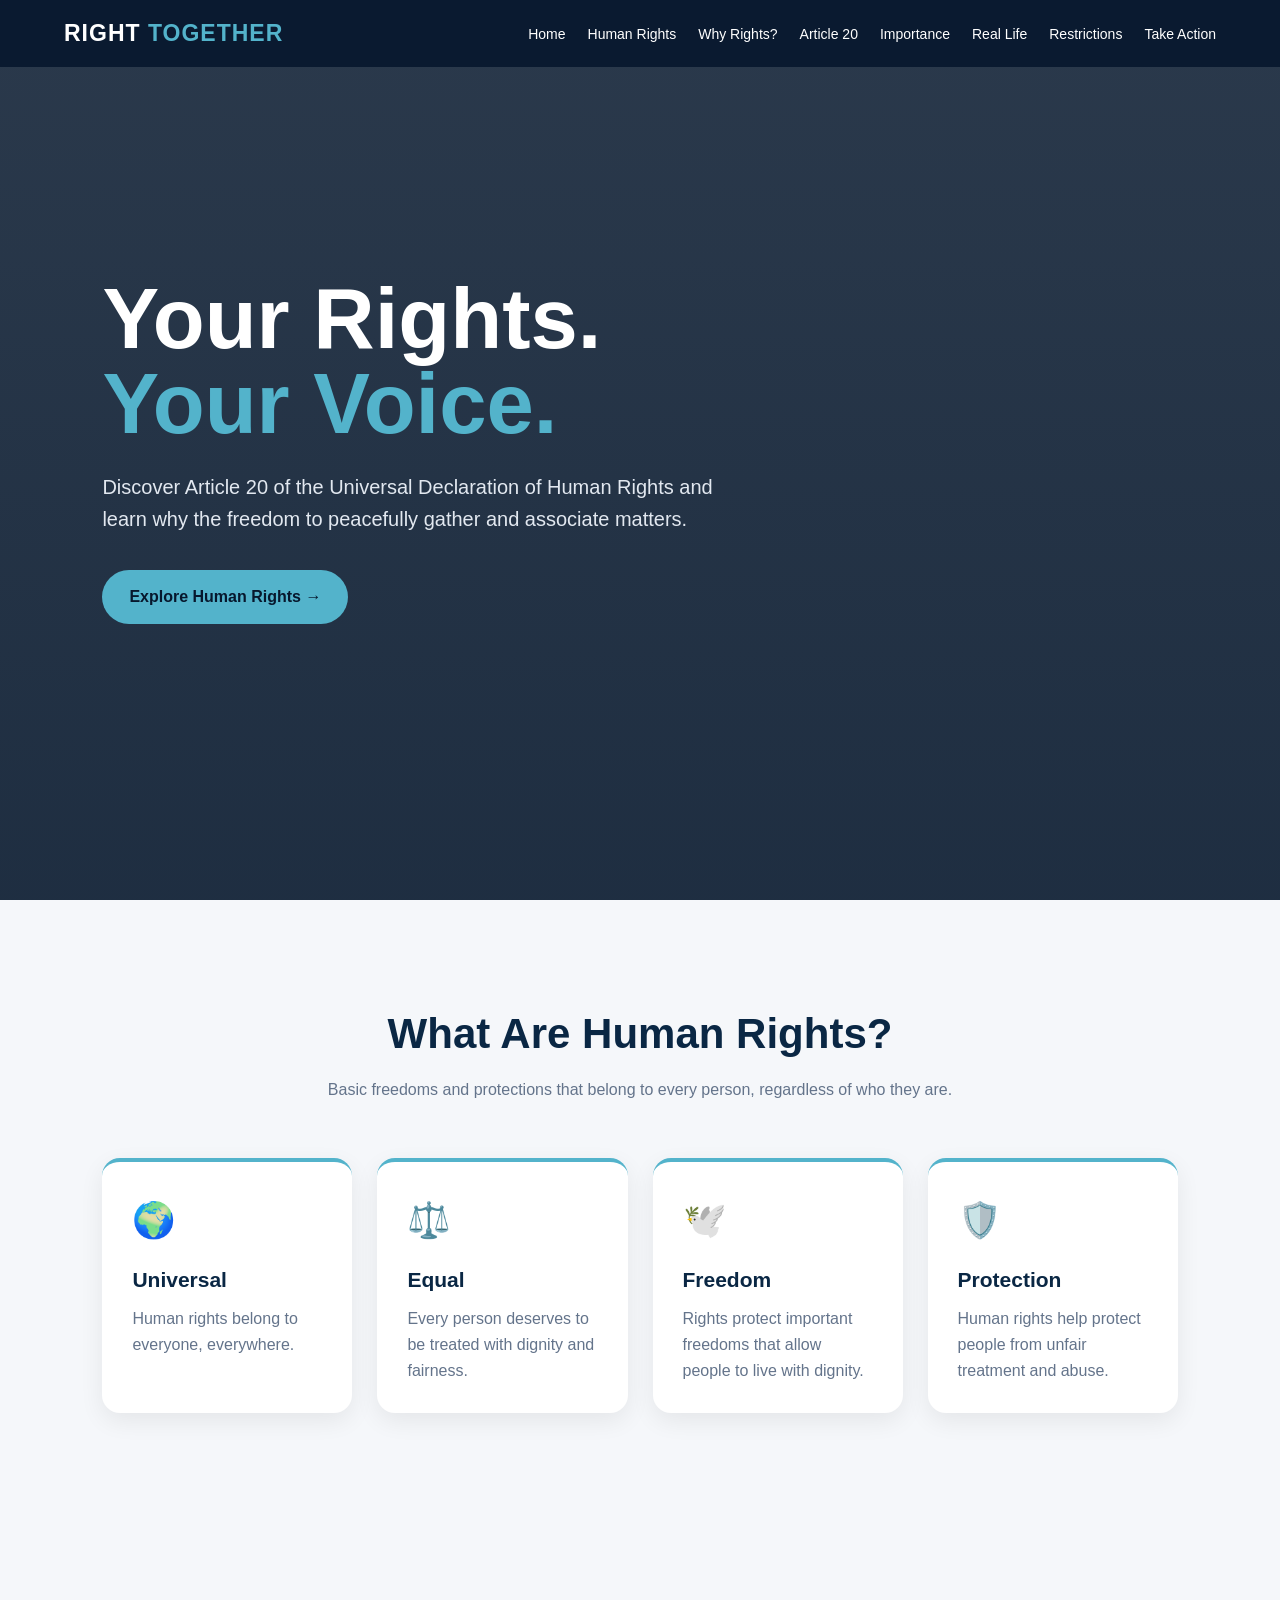
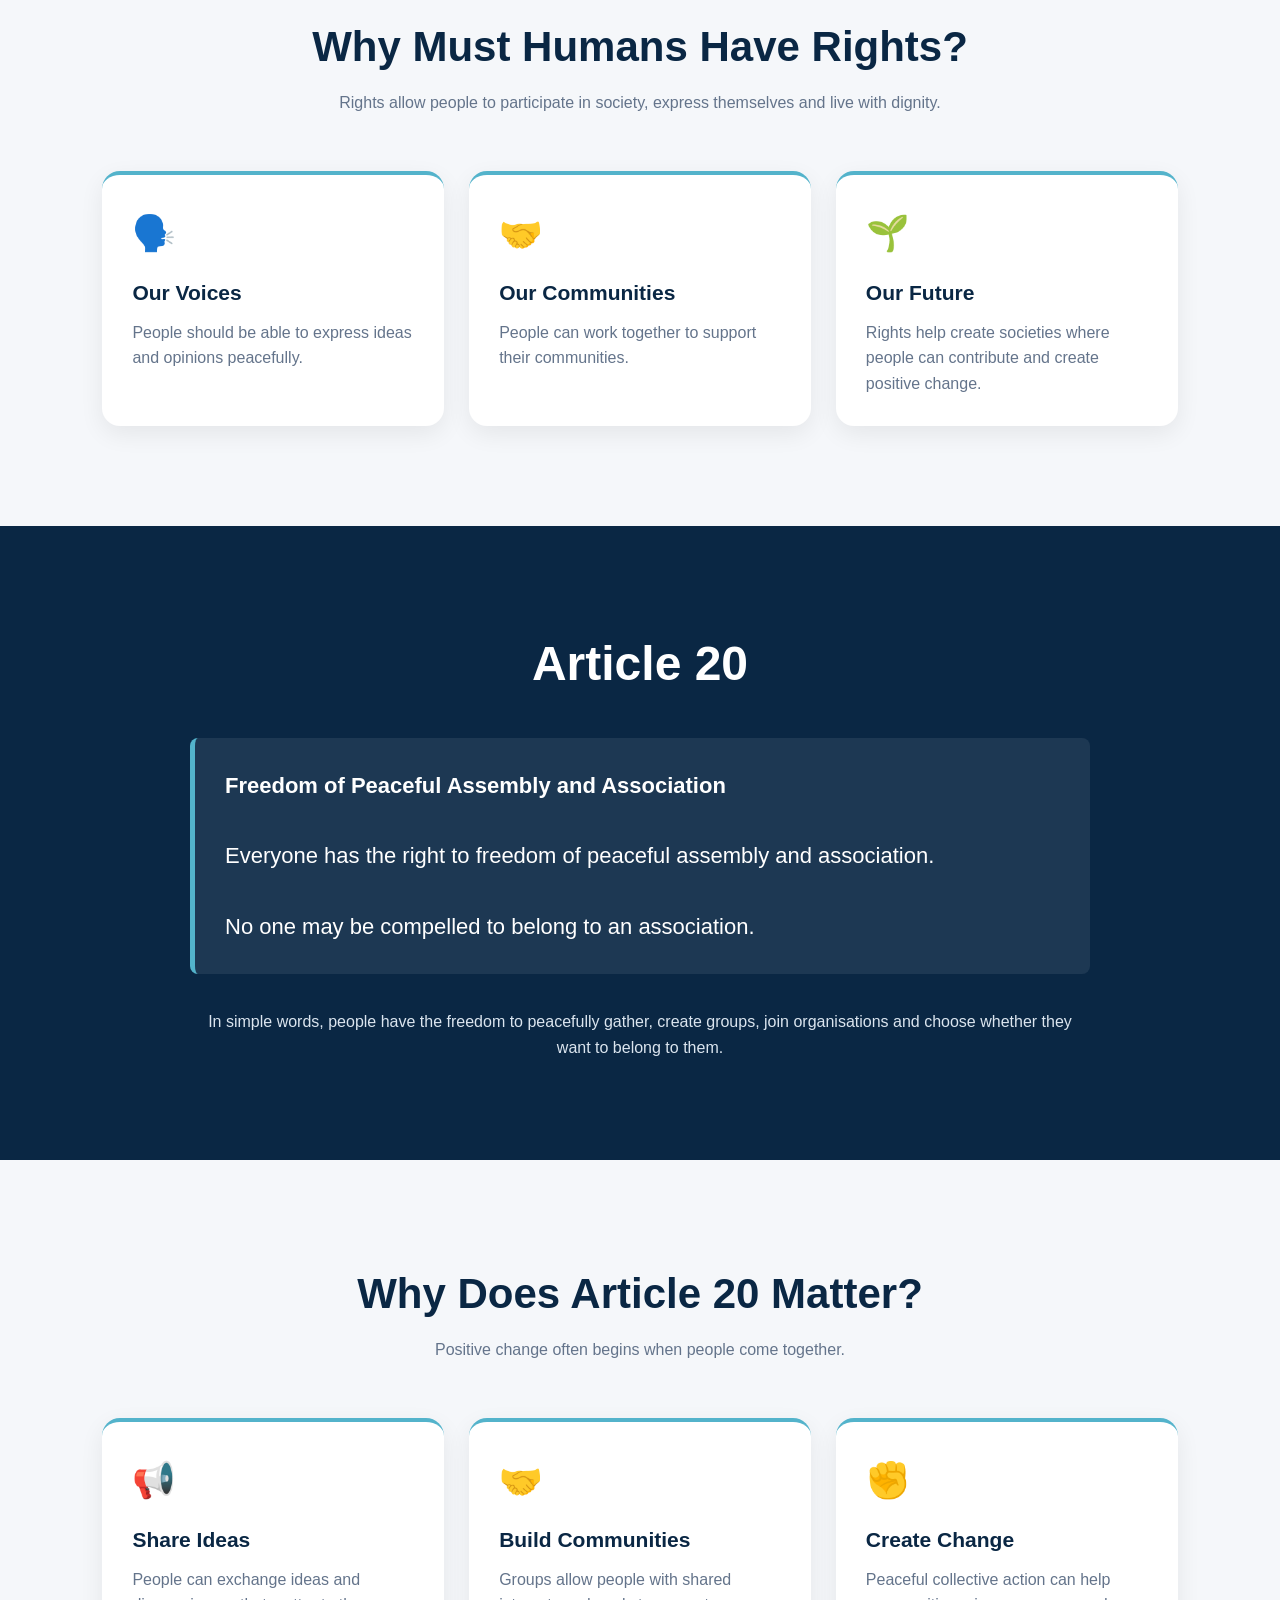
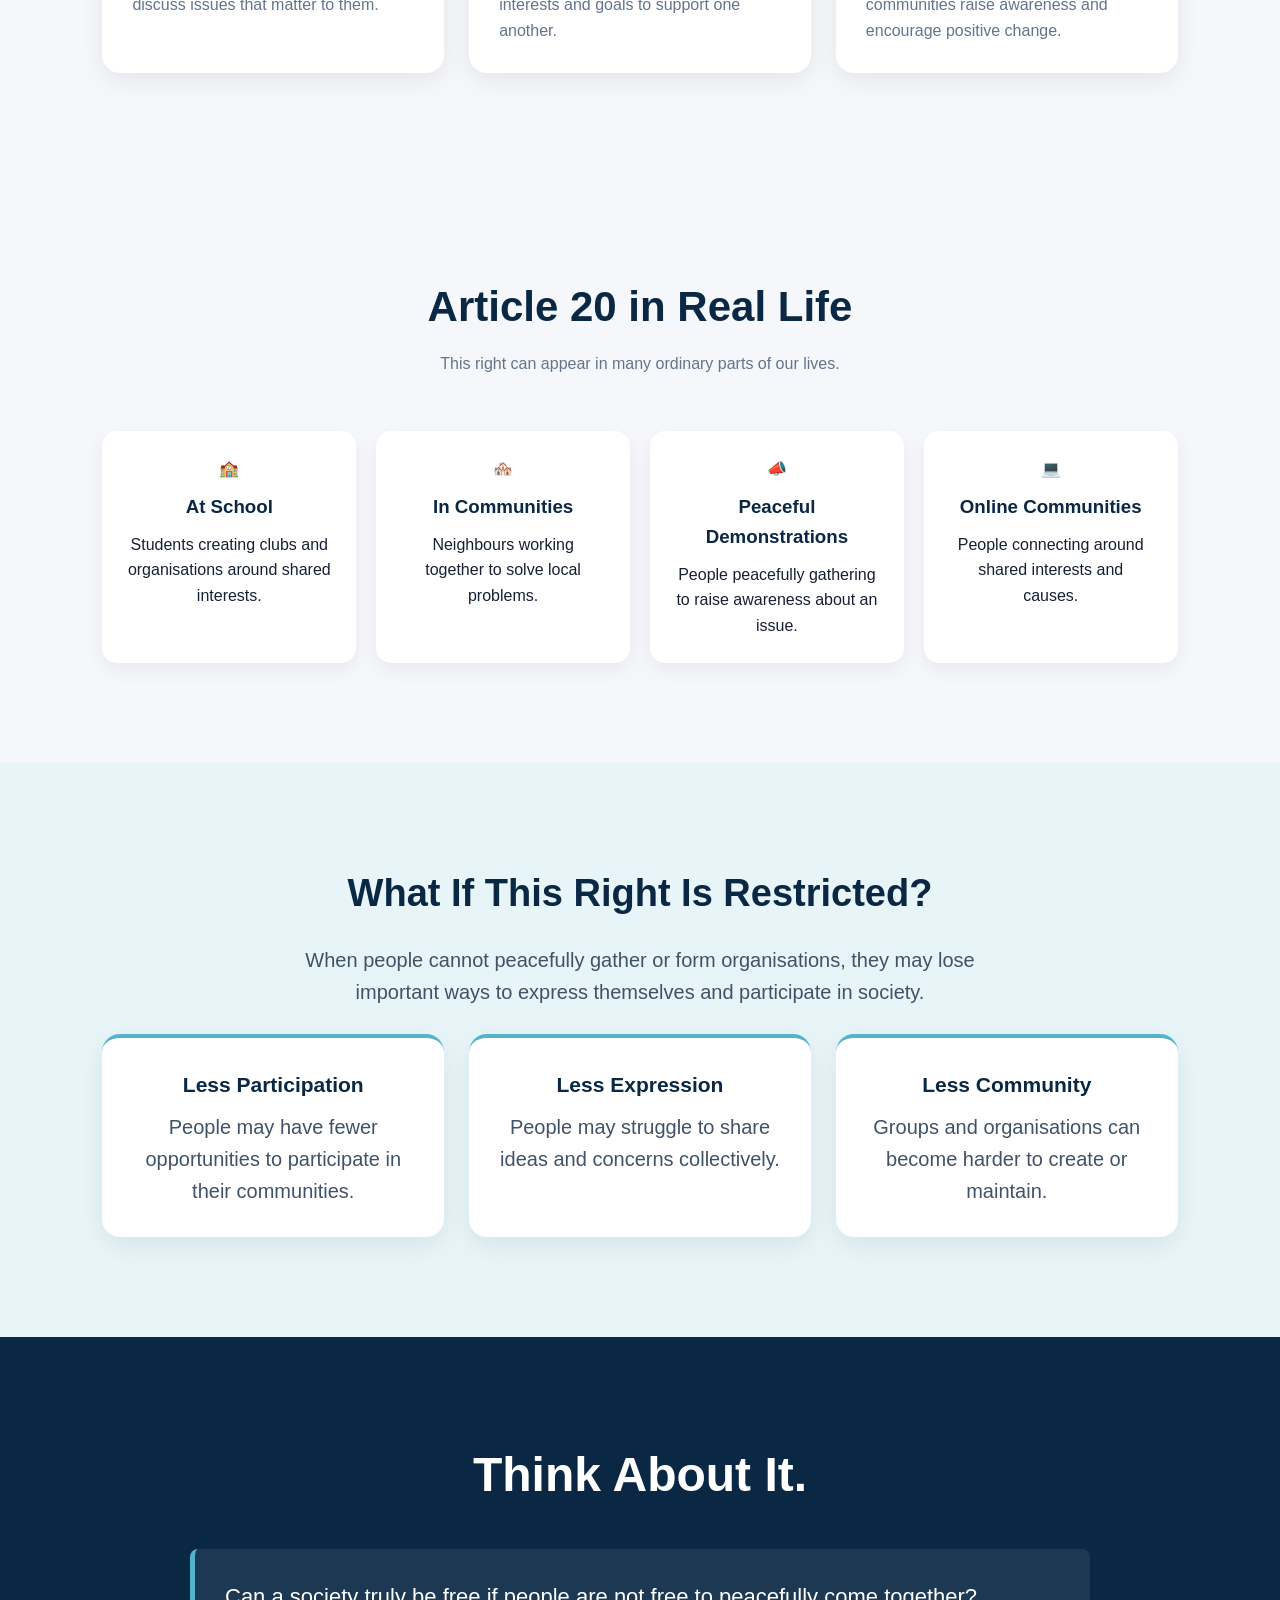
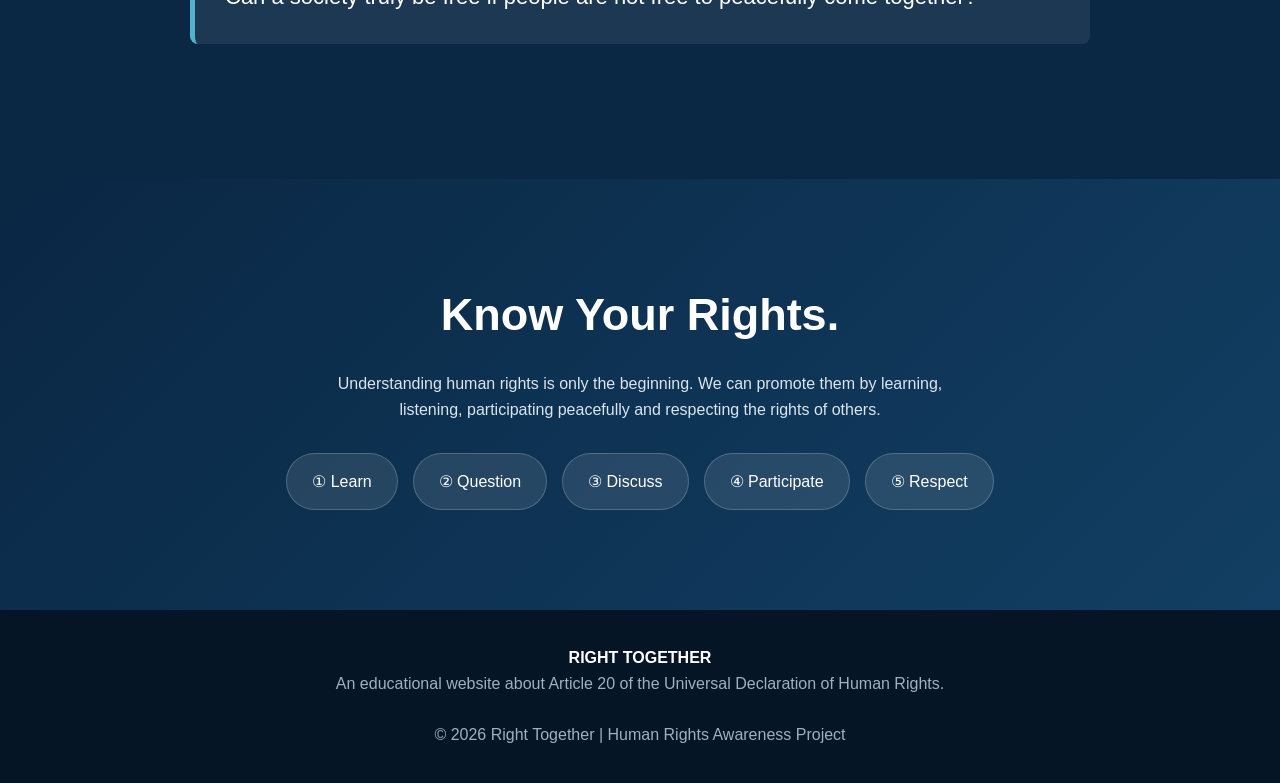
==== index.html @ e31635c2 "Create index.html" ====
<!DOCTYPE html>
<html lang="en">
<head>
    <meta charset="UTF-8">
    <meta name="viewport" content="width=device-width, initial-scale=1.0">
    <title>Right Together | Article 20</title>

    <style>
        * {
            margin: 0;
            padding: 0;
            box-sizing: border-box;
            scroll-behavior: smooth;
        }

        body {
            font-family: Arial, Helvetica, sans-serif;
            background: #f5f7fa;
            color: #172033;
            line-height: 1.6;
        }

        /* NAVIGATION */
        nav {
            position: fixed;
            top: 0;
            width: 100%;
            background: rgba(10, 25, 47, 0.96);
            padding: 15px 5%;
            display: flex;
            justify-content: space-between;
            align-items: center;
            z-index: 1000;
            backdrop-filter: blur(10px);
        }

        .logo {
            color: white;
            font-size: 23px;
            font-weight: bold;
            letter-spacing: 1px;
        }

        .logo span {
            color: #53b3cb;
        }

        nav ul {
            display: flex;
            list-style: none;
            gap: 22px;
        }

        nav a {
            color: white;
            text-decoration: none;
            font-size: 14px;
            transition: 0.3s;
        }

        nav a:hover {
            color: #53b3cb;
        }

        /* HERO */
        .hero {
            min-height: 100vh;
            background: linear-gradient(
                rgba(7, 24, 45, 0.85),
                rgba(7, 24, 45, 0.9)
            ),
            url("https://images.unsplash.com/photo-1529156069898-49953e39b3ac?auto=format&fit=crop&w=1800&q=80");

            background-size: cover;
            background-position: center;
            display: flex;
            align-items: center;
            padding: 120px 8%;
            color: white;
        }

        .hero-content {
            max-width: 750px;
        }

        .hero h1 {
            font-size: clamp(45px, 7vw, 85px);
            line-height: 1;
            margin-bottom: 25px;
        }

        .hero h1 span {
            color: #53b3cb;
        }

        .hero p {
            font-size: 20px;
            max-width: 650px;
            margin-bottom: 35px;
            color: #e2e8f0;
        }

        .button {
            display: inline-block;
            background: #53b3cb;
            color: #07182d;
            padding: 14px 27px;
            border-radius: 30px;
            text-decoration: none;
            font-weight: bold;
            transition: 0.3s;
        }

        .button:hover {
            transform: translateY(-3px);
            background: white;
        }

        /* GENERAL */
        section {
            padding: 100px 8%;
        }

        .section-title {
            text-align: center;
            margin-bottom: 55px;
        }

        .section-title h2 {
            font-size: 42px;
            color: #0a2744;
            margin-bottom: 10px;
        }

        .section-title p {
            color: #64748b;
            max-width: 650px;
            margin: auto;
        }

        /* CARDS */
        .cards {
            display: grid;
            grid-template-columns: repeat(auto-fit, minmax(240px, 1fr));
            gap: 25px;
            max-width: 1200px;
            margin: auto;
        }

        .card {
            background: white;
            padding: 30px;
            border-radius: 18px;
            box-shadow: 0 8px 25px rgba(0,0,0,0.07);
            transition: 0.3s;
            border-top: 4px solid #53b3cb;
        }

        .card:hover {
            transform: translateY(-8px);
            box-shadow: 0 15px 35px rgba(0,0,0,0.12);
        }

        .card .icon {
            font-size: 35px;
            margin-bottom: 15px;
        }

        .card h3 {
            color: #0a2744;
            margin-bottom: 10px;
            font-size: 21px;
        }

        .card p {
            color: #64748b;
        }

        /* ARTICLE 20 */
        .article {
            background: #0a2744;
            color: white;
        }

        .article-content {
            max-width: 900px;
            margin: auto;
            text-align: center;
        }

        .article h2 {
            font-size: 48px;
            margin-bottom: 25px;
        }

        .article-quote {
            background: rgba(255,255,255,0.08);
            border-left: 5px solid #53b3cb;
            padding: 30px;
            margin: 35px 0;
            font-size: 22px;
            text-align: left;
            border-radius: 8px;
        }

        .article-content p {
            color: #dbe5ef;
        }

        /* REAL LIFE */
        .examples {
            display: grid;
            grid-template-columns: repeat(auto-fit, minmax(220px, 1fr));
            gap: 20px;
            max-width: 1100px;
            margin: auto;
        }

        .example {
            background: white;
            padding: 25px;
            border-radius: 15px;
            text-align: center;
            box-shadow: 0 7px 20px rgba(0,0,0,0.06);
        }

        .example h3 {
            color: #0a2744;
            margin: 10px 0;
        }

        /* QUESTION */
        .question {
            background: #e7f5f8;
            text-align: center;
        }

        .question h2 {
            font-size: 38px;
            color: #0a2744;
            margin-bottom: 20px;
        }

        .question p {
            max-width: 700px;
            margin: auto;
            font-size: 20px;
            color: #405267;
        }

        /* TAKE ACTION */
        .action {
            background: linear-gradient(135deg, #0a2744, #123f63);
            color: white;
            text-align: center;
        }

        .action h2 {
            font-size: 45px;
            margin-bottom: 20px;
        }

        .action p {
            max-width: 650px;
            margin: 0 auto 30px;
            color: #dbe5ef;
        }

        .steps {
            display: flex;
            justify-content: center;
            flex-wrap: wrap;
            gap: 15px;
            margin-top: 30px;
        }

        .step {
            background: rgba(255,255,255,0.1);
            padding: 15px 25px;
            border-radius: 30px;
            border: 1px solid rgba(255,255,255,0.2);
        }

        /* FOOTER */
        footer {
            background: #061525;
            color: #9fb0c2;
            text-align: center;
            padding: 35px;
        }

        footer strong {
            color: white;
        }

        /* MOBILE */
        @media (max-width: 850px) {
            nav {
                flex-direction: column;
                gap: 10px;
            }

            nav ul {
                gap: 10px;
                flex-wrap: wrap;
                justify-content: center;
            }

            nav a {
                font-size: 11px;
            }

            .hero {
                text-align: center;
                justify-content: center;
            }

            section {
                padding: 75px 6%;
            }
        }
    </style>
</head>

<body>

<!-- NAVIGATION -->
<nav>
    <div class="logo">RIGHT <span>TOGETHER</span></div>

    <ul>
        <li><a href="#home">Home</a></li>
        <li><a href="#human-rights">Human Rights</a></li>
        <li><a href="#why">Why Rights?</a></li>
        <li><a href="#article20">Article 20</a></li>
        <li><a href="#importance">Importance</a></li>
        <li><a href="#real-life">Real Life</a></li>
        <li><a href="#restrictions">Restrictions</a></li>
        <li><a href="#action">Take Action</a></li>
    </ul>
</nav>


<!-- HOME -->
<section class="hero" id="home">
    <div class="hero-content">
        <h1>Your Rights.<br><span>Your Voice.</span></h1>

        <p>
            Discover Article 20 of the Universal Declaration of Human Rights
            and learn why the freedom to peacefully gather and associate matters.
        </p>

        <a href="#human-rights" class="button">
            Explore Human Rights →
        </a>
    </div>
</section>


<!-- HUMAN RIGHTS -->
<section id="human-rights">
    <div class="section-title">
        <h2>What Are Human Rights?</h2>
        <p>
            Basic freedoms and protections that belong to every person,
            regardless of who they are.
        </p>
    </div>

    <div class="cards">

        <div class="card">
            <div class="icon">🌍</div>
            <h3>Universal</h3>
            <p>
                Human rights belong to everyone, everywhere.
            </p>
        </div>

        <div class="card">
            <div class="icon">⚖️</div>
            <h3>Equal</h3>
            <p>
                Every person deserves to be treated with dignity and fairness.
            </p>
        </div>

        <div class="card">
            <div class="icon">🕊️</div>
            <h3>Freedom</h3>
            <p>
                Rights protect important freedoms that allow people to live
                with dignity.
            </p>
        </div>

        <div class="card">
            <div class="icon">🛡️</div>
            <h3>Protection</h3>
            <p>
                Human rights help protect people from unfair treatment and abuse.
            </p>
        </div>

    </div>
</section>


<!-- WHY RIGHTS -->
<section id="why">
    <div class="section-title">
        <h2>Why Must Humans Have Rights?</h2>
        <p>
            Rights allow people to participate in society, express themselves
            and live with dignity.
        </p>
    </div>

    <div class="cards">

        <div class="card">
            <div class="icon">🗣️</div>
            <h3>Our Voices</h3>
            <p>
                People should be able to express ideas and opinions peacefully.
            </p>
        </div>

        <div class="card">
            <div class="icon">🤝</div>
            <h3>Our Communities</h3>
            <p>
                People can work together to support their communities.
            </p>
        </div>

        <div class="card">
            <div class="icon">🌱</div>
            <h3>Our Future</h3>
            <p>
                Rights help create societies where people can contribute
                and create positive change.
            </p>
        </div>

    </div>
</section>


<!-- ARTICLE 20 -->
<section class="article" id="article20">
    <div class="article-content">

        <h2>Article 20</h2>

        <div class="article-quote">
            <strong>Freedom of Peaceful Assembly and Association</strong>
            <br><br>

            Everyone has the right to freedom of peaceful assembly
            and association.
            <br><br>

            No one may be compelled to belong to an association.
        </div>

        <p>
            In simple words, people have the freedom to peacefully gather,
            create groups, join organisations and choose whether they want
            to belong to them.
        </p>

    </div>
</section>


<!-- IMPORTANCE -->
<section id="importance">
    <div class="section-title">
        <h2>Why Does Article 20 Matter?</h2>

        <p>
            Positive change often begins when people come together.
        </p>
    </div>

    <div class="cards">

        <div class="card">
            <div class="icon">📢</div>
            <h3>Share Ideas</h3>
            <p>
                People can exchange ideas and discuss issues that matter to them.
            </p>
        </div>

        <div class="card">
            <div class="icon">🤝</div>
            <h3>Build Communities</h3>
            <p>
                Groups allow people with shared interests and goals to support
                one another.
            </p>
        </div>

        <div class="card">
            <div class="icon">✊</div>
            <h3>Create Change</h3>
            <p>
                Peaceful collective action can help communities raise awareness
                and encourage positive change.
            </p>
        </div>

    </div>
</section>


<!-- REAL LIFE -->
<section id="real-life">
    <div class="section-title">
        <h2>Article 20 in Real Life</h2>
        <p>
            This right can appear in many ordinary parts of our lives.
        </p>
    </div>

    <div class="examples">

        <div class="example">
            <div class="icon">🏫</div>
            <h3>At School</h3>
            <p>
                Students creating clubs and organisations around shared interests.
            </p>
        </div>

        <div class="example">
            <div class="icon">🏘️</div>
            <h3>In Communities</h3>
            <p>
                Neighbours working together to solve local problems.
            </p>
        </div>

        <div class="example">
            <div class="icon">📣</div>
            <h3>Peaceful Demonstrations</h3>
            <p>
                People peacefully gathering to raise awareness about an issue.
            </p>
        </div>

        <div class="example">
            <div class="icon">💻</div>
            <h3>Online Communities</h3>
            <p>
                People connecting around shared interests and causes.
            </p>
        </div>

    </div>
</section>


<!-- RESTRICTIONS -->
<section class="question" id="restrictions">

    <h2>What If This Right Is Restricted?</h2>

    <p>
        When people cannot peacefully gather or form organisations,
        they may lose important ways to express themselves and participate
        in society.
    </p>

    <br>

    <div class="cards">

        <div class="card">
            <h3>Less Participation</h3>
            <p>
                People may have fewer opportunities to participate in their communities.
            </p>
        </div>

        <div class="card">
            <h3>Less Expression</h3>
            <p>
                People may struggle to share ideas and concerns collectively.
            </p>
        </div>

        <div class="card">
            <h3>Less Community</h3>
            <p>
                Groups and organisations can become harder to create or maintain.
            </p>
        </div>

    </div>

</section>


<!-- BIG QUESTION -->
<section class="article">

    <div class="article-content">

        <h2>Think About It.</h2>

        <div class="article-quote">
            Can a society truly be free if people are not free
            to peacefully come together?
        </div>

    </div>

</section>


<!-- TAKE ACTION -->
<section class="action" id="action">

    <h2>Know Your Rights.</h2>

    <p>
        Understanding human rights is only the beginning.
        We can promote them by learning, listening, participating
        peacefully and respecting the rights of others.
    </p>

    <div class="steps">

        <div class="step">① Learn</div>
        <div class="step">② Question</div>
        <div class="step">③ Discuss</div>
        <div class="step">④ Participate</div>
        <div class="step">⑤ Respect</div>

    </div>

</section>


<!-- FOOTER -->
<footer>

    <p>
        <strong>RIGHT TOGETHER</strong>
    </p>

    <p>
        An educational website about Article 20 of the Universal Declaration
        of Human Rights.
    </p>

    <br>

    <p>© 2026 Right Together | Human Rights Awareness Project</p>

</footer>


</body>
</html>
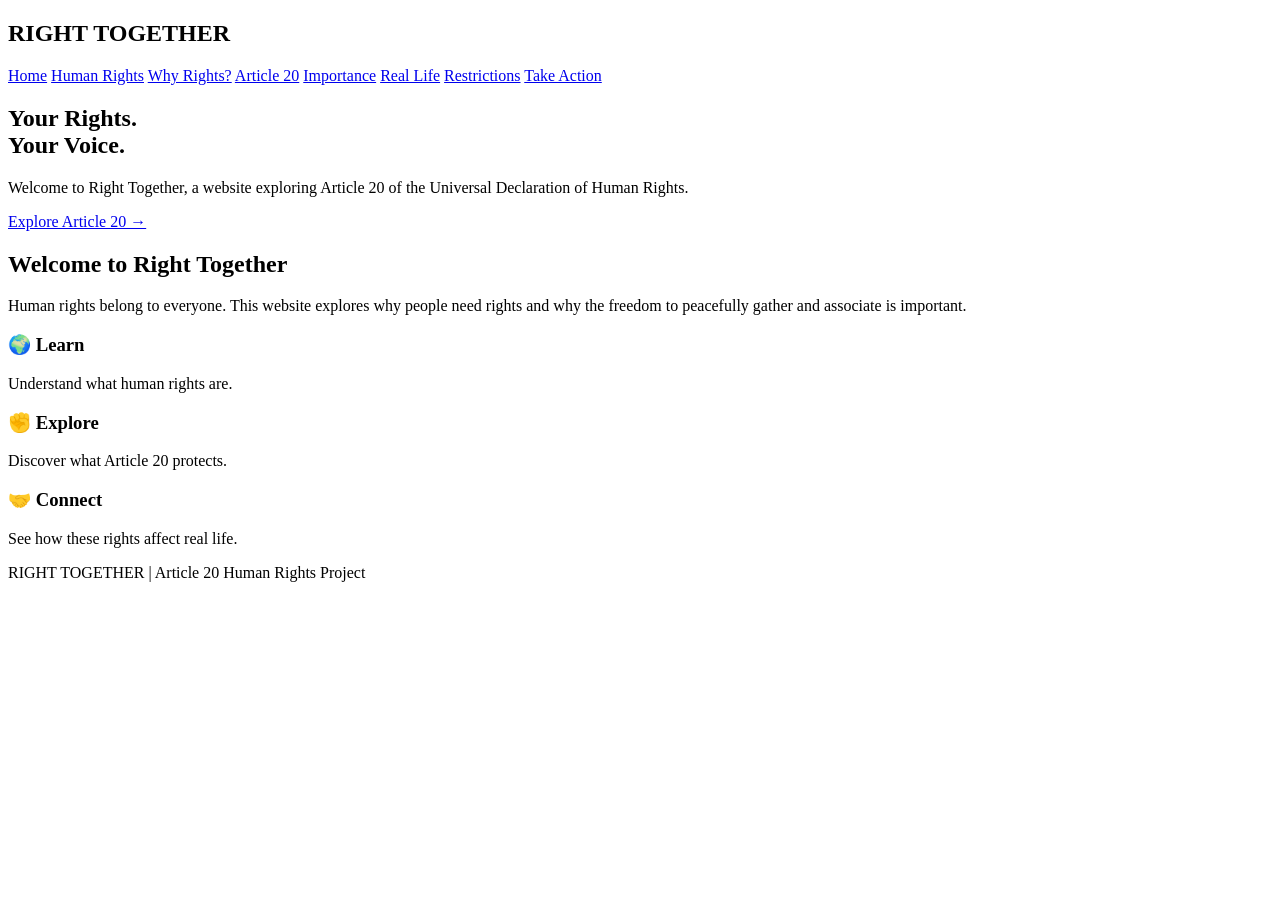
==== commit e7fdd57a: "Update index.html" ====
--- a/index.html
+++ b/index.html
@@ -1,669 +1,68 @@
 <!DOCTYPE html>
-<html lang="en">
+<html>
 <head>
-    <meta charset="UTF-8">
-    <meta name="viewport" content="width=device-width, initial-scale=1.0">
-    <title>Right Together | Article 20</title>
-
-    <style>
-        * {
-            margin: 0;
-            padding: 0;
-            box-sizing: border-box;
-            scroll-behavior: smooth;
-        }
-
-        body {
-            font-family: Arial, Helvetica, sans-serif;
-            background: #f5f7fa;
-            color: #172033;
-            line-height: 1.6;
-        }
-
-        /* NAVIGATION */
-        nav {
-            position: fixed;
-            top: 0;
-            width: 100%;
-            background: rgba(10, 25, 47, 0.96);
-            padding: 15px 5%;
-            display: flex;
-            justify-content: space-between;
-            align-items: center;
-            z-index: 1000;
-            backdrop-filter: blur(10px);
-        }
-
-        .logo {
-            color: white;
-            font-size: 23px;
-            font-weight: bold;
-            letter-spacing: 1px;
-        }
-
-        .logo span {
-            color: #53b3cb;
-        }
-
-        nav ul {
-            display: flex;
-            list-style: none;
-            gap: 22px;
-        }
-
-        nav a {
-            color: white;
-            text-decoration: none;
-            font-size: 14px;
-            transition: 0.3s;
-        }
-
-        nav a:hover {
-            color: #53b3cb;
-        }
-
-        /* HERO */
-        .hero {
-            min-height: 100vh;
-            background: linear-gradient(
-                rgba(7, 24, 45, 0.85),
-                rgba(7, 24, 45, 0.9)
-            ),
-            url("https://images.unsplash.com/photo-1529156069898-49953e39b3ac?auto=format&fit=crop&w=1800&q=80");
-
-            background-size: cover;
-            background-position: center;
-            display: flex;
-            align-items: center;
-            padding: 120px 8%;
-            color: white;
-        }
-
-        .hero-content {
-            max-width: 750px;
-        }
-
-        .hero h1 {
-            font-size: clamp(45px, 7vw, 85px);
-            line-height: 1;
-            margin-bottom: 25px;
-        }
-
-        .hero h1 span {
-            color: #53b3cb;
-        }
-
-        .hero p {
-            font-size: 20px;
-            max-width: 650px;
-            margin-bottom: 35px;
-            color: #e2e8f0;
-        }
-
-        .button {
-            display: inline-block;
-            background: #53b3cb;
-            color: #07182d;
-            padding: 14px 27px;
-            border-radius: 30px;
-            text-decoration: none;
-            font-weight: bold;
-            transition: 0.3s;
-        }
-
-        .button:hover {
-            transform: translateY(-3px);
-            background: white;
-        }
-
-        /* GENERAL */
-        section {
-            padding: 100px 8%;
-        }
-
-        .section-title {
-            text-align: center;
-            margin-bottom: 55px;
-        }
-
-        .section-title h2 {
-            font-size: 42px;
-            color: #0a2744;
-            margin-bottom: 10px;
-        }
-
-        .section-title p {
-            color: #64748b;
-            max-width: 650px;
-            margin: auto;
-        }
-
-        /* CARDS */
-        .cards {
-            display: grid;
-            grid-template-columns: repeat(auto-fit, minmax(240px, 1fr));
-            gap: 25px;
-            max-width: 1200px;
-            margin: auto;
-        }
-
-        .card {
-            background: white;
-            padding: 30px;
-            border-radius: 18px;
-            box-shadow: 0 8px 25px rgba(0,0,0,0.07);
-            transition: 0.3s;
-            border-top: 4px solid #53b3cb;
-        }
-
-        .card:hover {
-            transform: translateY(-8px);
-            box-shadow: 0 15px 35px rgba(0,0,0,0.12);
-        }
-
-        .card .icon {
-            font-size: 35px;
-            margin-bottom: 15px;
-        }
-
-        .card h3 {
-            color: #0a2744;
-            margin-bottom: 10px;
-            font-size: 21px;
-        }
-
-        .card p {
-            color: #64748b;
-        }
-
-        /* ARTICLE 20 */
-        .article {
-            background: #0a2744;
-            color: white;
-        }
-
-        .article-content {
-            max-width: 900px;
-            margin: auto;
-            text-align: center;
-        }
-
-        .article h2 {
-            font-size: 48px;
-            margin-bottom: 25px;
-        }
-
-        .article-quote {
-            background: rgba(255,255,255,0.08);
-            border-left: 5px solid #53b3cb;
-            padding: 30px;
-            margin: 35px 0;
-            font-size: 22px;
-            text-align: left;
-            border-radius: 8px;
-        }
-
-        .article-content p {
-            color: #dbe5ef;
-        }
-
-        /* REAL LIFE */
-        .examples {
-            display: grid;
-            grid-template-columns: repeat(auto-fit, minmax(220px, 1fr));
-            gap: 20px;
-            max-width: 1100px;
-            margin: auto;
-        }
-
-        .example {
-            background: white;
-            padding: 25px;
-            border-radius: 15px;
-            text-align: center;
-            box-shadow: 0 7px 20px rgba(0,0,0,0.06);
-        }
-
-        .example h3 {
-            color: #0a2744;
-            margin: 10px 0;
-        }
-
-        /* QUESTION */
-        .question {
-            background: #e7f5f8;
-            text-align: center;
-        }
-
-        .question h2 {
-            font-size: 38px;
-            color: #0a2744;
-            margin-bottom: 20px;
-        }
-
-        .question p {
-            max-width: 700px;
-            margin: auto;
-            font-size: 20px;
-            color: #405267;
-        }
-
-        /* TAKE ACTION */
-        .action {
-            background: linear-gradient(135deg, #0a2744, #123f63);
-            color: white;
-            text-align: center;
-        }
-
-        .action h2 {
-            font-size: 45px;
-            margin-bottom: 20px;
-        }
-
-        .action p {
-            max-width: 650px;
-            margin: 0 auto 30px;
-            color: #dbe5ef;
-        }
-
-        .steps {
-            display: flex;
-            justify-content: center;
-            flex-wrap: wrap;
-            gap: 15px;
-            margin-top: 30px;
-        }
-
-        .step {
-            background: rgba(255,255,255,0.1);
-            padding: 15px 25px;
-            border-radius: 30px;
-            border: 1px solid rgba(255,255,255,0.2);
-        }
-
-        /* FOOTER */
-        footer {
-            background: #061525;
-            color: #9fb0c2;
-            text-align: center;
-            padding: 35px;
-        }
-
-        footer strong {
-            color: white;
-        }
-
-        /* MOBILE */
-        @media (max-width: 850px) {
-            nav {
-                flex-direction: column;
-                gap: 10px;
-            }
-
-            nav ul {
-                gap: 10px;
-                flex-wrap: wrap;
-                justify-content: center;
-            }
-
-            nav a {
-                font-size: 11px;
-            }
-
-            .hero {
-                text-align: center;
-                justify-content: center;
-            }
-
-            section {
-                padding: 75px 6%;
-            }
-        }
-    </style>
+    <title>Right Together | Home</title>
+    <link rel="stylesheet" href="style.css">
 </head>
 
 <body>
 
-<!-- NAVIGATION -->
 <nav>
-    <div class="logo">RIGHT <span>TOGETHER</span></div>
+    <h2>RIGHT <span>TOGETHER</span></h2>
 
-    <ul>
-        <li><a href="#home">Home</a></li>
-        <li><a href="#human-rights">Human Rights</a></li>
-        <li><a href="#why">Why Rights?</a></li>
-        <li><a href="#article20">Article 20</a></li>
-        <li><a href="#importance">Importance</a></li>
-        <li><a href="#real-life">Real Life</a></li>
-        <li><a href="#restrictions">Restrictions</a></li>
-        <li><a href="#action">Take Action</a></li>
-    </ul>
+    <a href="index.html">Home</a>
+    <a href="human-rights.html">Human Rights</a>
+    <a href="why-rights.html">Why Rights?</a>
+    <a href="article20.html">Article 20</a>
+    <a href="importance.html">Importance</a>
+    <a href="real-life.html">Real Life</a>
+    <a href="restrictions.html">Restrictions</a>
+    <a href="take-action.html">Take Action</a>
 </nav>
 
+<section class="hero">
+    <h1>Your Rights.<br><span>Your Voice.</span></h1>
 
-<!-- HOME -->
-<section class="hero" id="home">
-    <div class="hero-content">
-        <h1>Your Rights.<br><span>Your Voice.</span></h1>
+    <p>
+        Welcome to Right Together, a website exploring
+        Article 20 of the Universal Declaration of Human Rights.
+    </p>
 
-        <p>
-            Discover Article 20 of the Universal Declaration of Human Rights
-            and learn why the freedom to peacefully gather and associate matters.
-        </p>
+    <a class="button" href="article20.html">
+        Explore Article 20 →
+    </a>
+</section>
 
-        <a href="#human-rights" class="button">
-            Explore Human Rights →
-        </a>
+<section>
+    <h2>Welcome to Right Together</h2>
+
+    <p>
+        Human rights belong to everyone. This website explores
+        why people need rights and why the freedom to peacefully
+        gather and associate is important.
+    </p>
+
+    <div class="cards">
+        <div class="card">
+            <h3>🌍 Learn</h3>
+            <p>Understand what human rights are.</p>
+        </div>
+
+        <div class="card">
+            <h3>✊ Explore</h3>
+            <p>Discover what Article 20 protects.</p>
+        </div>
+
+        <div class="card">
+            <h3>🤝 Connect</h3>
+            <p>See how these rights affect real life.</p>
+        </div>
     </div>
 </section>
 
-
-<!-- HUMAN RIGHTS -->
-<section id="human-rights">
-    <div class="section-title">
-        <h2>What Are Human Rights?</h2>
-        <p>
-            Basic freedoms and protections that belong to every person,
-            regardless of who they are.
-        </p>
-    </div>
-
-    <div class="cards">
-
-        <div class="card">
-            <div class="icon">🌍</div>
-            <h3>Universal</h3>
-            <p>
-                Human rights belong to everyone, everywhere.
-            </p>
-        </div>
-
-        <div class="card">
-            <div class="icon">⚖️</div>
-            <h3>Equal</h3>
-            <p>
-                Every person deserves to be treated with dignity and fairness.
-            </p>
-        </div>
-
-        <div class="card">
-            <div class="icon">🕊️</div>
-            <h3>Freedom</h3>
-            <p>
-                Rights protect important freedoms that allow people to live
-                with dignity.
-            </p>
-        </div>
-
-        <div class="card">
-            <div class="icon">🛡️</div>
-            <h3>Protection</h3>
-            <p>
-                Human rights help protect people from unfair treatment and abuse.
-            </p>
-        </div>
-
-    </div>
-</section>
-
-
-<!-- WHY RIGHTS -->
-<section id="why">
-    <div class="section-title">
-        <h2>Why Must Humans Have Rights?</h2>
-        <p>
-            Rights allow people to participate in society, express themselves
-            and live with dignity.
-        </p>
-    </div>
-
-    <div class="cards">
-
-        <div class="card">
-            <div class="icon">🗣️</div>
-            <h3>Our Voices</h3>
-            <p>
-                People should be able to express ideas and opinions peacefully.
-            </p>
-        </div>
-
-        <div class="card">
-            <div class="icon">🤝</div>
-            <h3>Our Communities</h3>
-            <p>
-                People can work together to support their communities.
-            </p>
-        </div>
-
-        <div class="card">
-            <div class="icon">🌱</div>
-            <h3>Our Future</h3>
-            <p>
-                Rights help create societies where people can contribute
-                and create positive change.
-            </p>
-        </div>
-
-    </div>
-</section>
-
-
-<!-- ARTICLE 20 -->
-<section class="article" id="article20">
-    <div class="article-content">
-
-        <h2>Article 20</h2>
-
-        <div class="article-quote">
-            <strong>Freedom of Peaceful Assembly and Association</strong>
-            <br><br>
-
-            Everyone has the right to freedom of peaceful assembly
-            and association.
-            <br><br>
-
-            No one may be compelled to belong to an association.
-        </div>
-
-        <p>
-            In simple words, people have the freedom to peacefully gather,
-            create groups, join organisations and choose whether they want
-            to belong to them.
-        </p>
-
-    </div>
-</section>
-
-
-<!-- IMPORTANCE -->
-<section id="importance">
-    <div class="section-title">
-        <h2>Why Does Article 20 Matter?</h2>
-
-        <p>
-            Positive change often begins when people come together.
-        </p>
-    </div>
-
-    <div class="cards">
-
-        <div class="card">
-            <div class="icon">📢</div>
-            <h3>Share Ideas</h3>
-            <p>
-                People can exchange ideas and discuss issues that matter to them.
-            </p>
-        </div>
-
-        <div class="card">
-            <div class="icon">🤝</div>
-            <h3>Build Communities</h3>
-            <p>
-                Groups allow people with shared interests and goals to support
-                one another.
-            </p>
-        </div>
-
-        <div class="card">
-            <div class="icon">✊</div>
-            <h3>Create Change</h3>
-            <p>
-                Peaceful collective action can help communities raise awareness
-                and encourage positive change.
-            </p>
-        </div>
-
-    </div>
-</section>
-
-
-<!-- REAL LIFE -->
-<section id="real-life">
-    <div class="section-title">
-        <h2>Article 20 in Real Life</h2>
-        <p>
-            This right can appear in many ordinary parts of our lives.
-        </p>
-    </div>
-
-    <div class="examples">
-
-        <div class="example">
-            <div class="icon">🏫</div>
-            <h3>At School</h3>
-            <p>
-                Students creating clubs and organisations around shared interests.
-            </p>
-        </div>
-
-        <div class="example">
-            <div class="icon">🏘️</div>
-            <h3>In Communities</h3>
-            <p>
-                Neighbours working together to solve local problems.
-            </p>
-        </div>
-
-        <div class="example">
-            <div class="icon">📣</div>
-            <h3>Peaceful Demonstrations</h3>
-            <p>
-                People peacefully gathering to raise awareness about an issue.
-            </p>
-        </div>
-
-        <div class="example">
-            <div class="icon">💻</div>
-            <h3>Online Communities</h3>
-            <p>
-                People connecting around shared interests and causes.
-            </p>
-        </div>
-
-    </div>
-</section>
-
-
-<!-- RESTRICTIONS -->
-<section class="question" id="restrictions">
-
-    <h2>What If This Right Is Restricted?</h2>
-
-    <p>
-        When people cannot peacefully gather or form organisations,
-        they may lose important ways to express themselves and participate
-        in society.
-    </p>
-
-    <br>
-
-    <div class="cards">
-
-        <div class="card">
-            <h3>Less Participation</h3>
-            <p>
-                People may have fewer opportunities to participate in their communities.
-            </p>
-        </div>
-
-        <div class="card">
-            <h3>Less Expression</h3>
-            <p>
-                People may struggle to share ideas and concerns collectively.
-            </p>
-        </div>
-
-        <div class="card">
-            <h3>Less Community</h3>
-            <p>
-                Groups and organisations can become harder to create or maintain.
-            </p>
-        </div>
-
-    </div>
-
-</section>
-
-
-<!-- BIG QUESTION -->
-<section class="article">
-
-    <div class="article-content">
-
-        <h2>Think About It.</h2>
-
-        <div class="article-quote">
-            Can a society truly be free if people are not free
-            to peacefully come together?
-        </div>
-
-    </div>
-
-</section>
-
-
-<!-- TAKE ACTION -->
-<section class="action" id="action">
-
-    <h2>Know Your Rights.</h2>
-
-    <p>
-        Understanding human rights is only the beginning.
-        We can promote them by learning, listening, participating
-        peacefully and respecting the rights of others.
-    </p>
-
-    <div class="steps">
-
-        <div class="step">① Learn</div>
-        <div class="step">② Question</div>
-        <div class="step">③ Discuss</div>
-        <div class="step">④ Participate</div>
-        <div class="step">⑤ Respect</div>
-
-    </div>
-
-</section>
-
-
-<!-- FOOTER -->
 <footer>
-
-    <p>
-        <strong>RIGHT TOGETHER</strong>
-    </p>
-
-    <p>
-        An educational website about Article 20 of the Universal Declaration
-        of Human Rights.
-    </p>
-
-    <br>
-
-    <p>© 2026 Right Together | Human Rights Awareness Project</p>
-
+    RIGHT TOGETHER | Article 20 Human Rights Project
 </footer>
-
 
 </body>
 </html>
